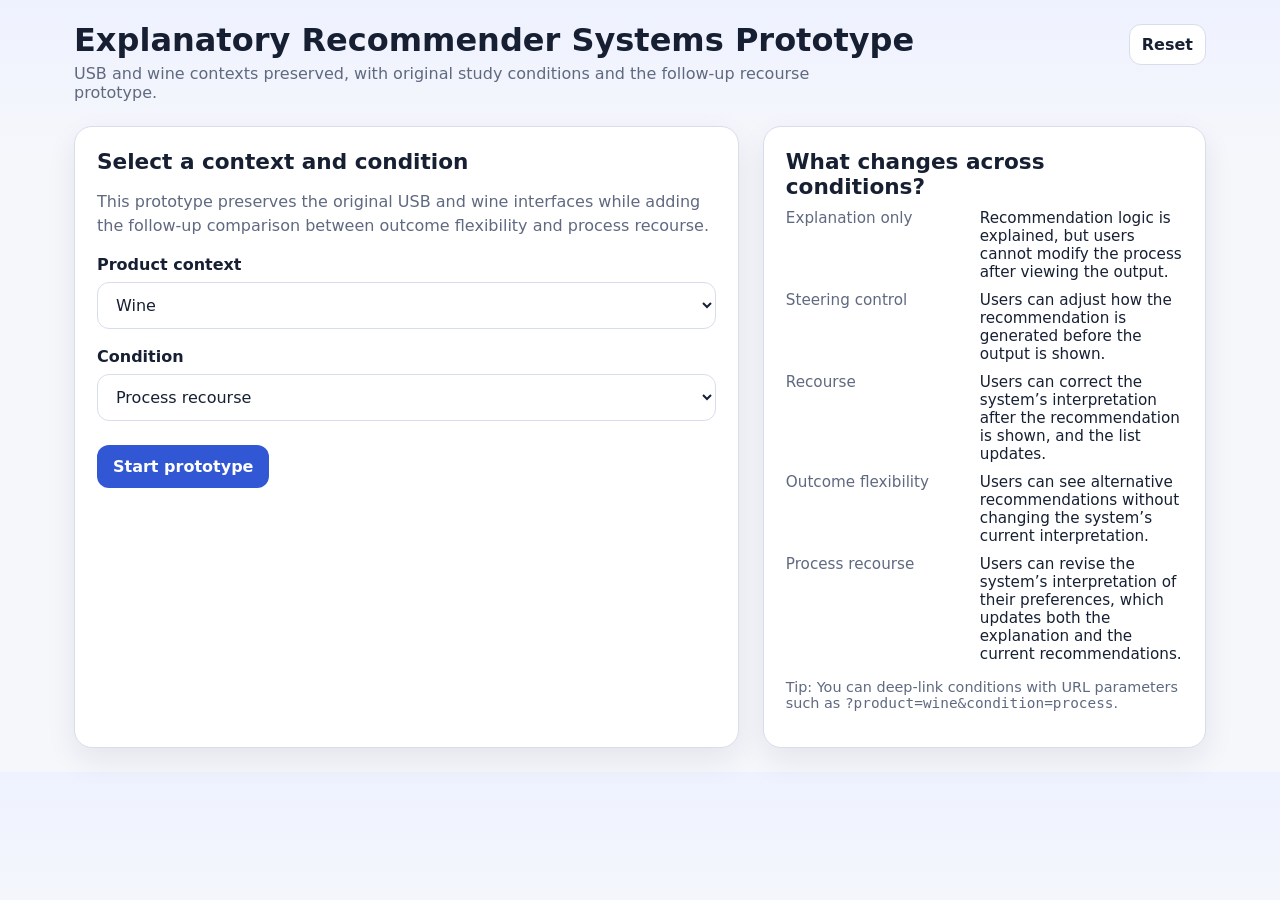
==== index.html @ c9c1de3d "Add files via upload" ====
<!doctype html>
<html lang="en">
<head>
  <meta charset="utf-8" />
  <meta name="viewport" content="width=device-width,initial-scale=1" />
  <title>Explanatory Recommender Systems Prototype</title>
  <link rel="stylesheet" href="style.css" />
</head>
<body>
  <div class="shell">
    <header class="topbar">
      <div>
        <h1>Explanatory Recommender Systems Prototype</h1>
        <p class="sub">USB and wine contexts preserved, with original study conditions and the follow-up recourse prototype.</p>
      </div>
      <button id="resetBtn" class="secondary small">Reset</button>
    </header>

    <main id="app"></main>
  </div>

  <div id="modalBackdrop" class="modal-backdrop hidden" aria-hidden="true">
    <div class="modal" role="dialog" aria-modal="true" aria-labelledby="modalTitle">
      <div class="modal-header">
        <h2 id="modalTitle">Review preference interpretation</h2>
        <button id="closeModalBtn" class="icon-btn" aria-label="Close">×</button>
      </div>
      <div id="modalBody" class="modal-body"></div>
      <div class="modal-actions">
        <button id="cancelModalBtn" class="secondary">Cancel</button>
        <button id="saveModalBtn">Save changes</button>
      </div>
    </div>
  </div>

  <script src="app.js"></script>
</body>
</html>
---- style.css ----
:root {
  --bg: #f6f7fb;
  --panel: #ffffff;
  --text: #172033;
  --muted: #5f6980;
  --border: #d8ddeb;
  --accent: #3157d5;
  --accent-dark: #2546ae;
  --success: #0e7c5b;
  --warn: #926400;
  --shadow: 0 12px 30px rgba(16, 30, 68, 0.08);
  --radius: 18px;
}
* { box-sizing: border-box; }
body {
  margin: 0;
  font-family: Inter, ui-sans-serif, system-ui, -apple-system, BlinkMacSystemFont, "Segoe UI", sans-serif;
  color: var(--text);
  background: linear-gradient(180deg, #eef2ff 0%, var(--bg) 160px);
}
.shell {
  max-width: 1180px;
  margin: 0 auto;
  padding: 24px;
}
.topbar {
  display: flex;
  justify-content: space-between;
  align-items: flex-start;
  gap: 16px;
  margin-bottom: 24px;
}
.topbar h1 {
  margin: 0 0 6px;
  font-size: 2rem;
  line-height: 1.05;
}
.sub {
  margin: 0;
  color: var(--muted);
  max-width: 760px;
}
.panel {
  background: var(--panel);
  border: 1px solid var(--border);
  border-radius: var(--radius);
  box-shadow: var(--shadow);
}
.setup-grid,
.preference-grid,
.recommendation-grid,
.summary-grid {
  display: grid;
  gap: 24px;
}
.setup-grid,
.recommendation-grid,
.summary-grid {
  grid-template-columns: 1.2fr .8fr;
}
.preference-grid {
  grid-template-columns: repeat(2, minmax(0, 1fr));
}
.card {
  padding: 22px;
}
.section-title {
  margin: 0 0 8px;
  font-size: 1.35rem;
}
.section-text,
.note,
.small-text {
  color: var(--muted);
  line-height: 1.55;
}
.small-text { font-size: 0.92rem; }
.label {
  display: block;
  margin-bottom: 8px;
  font-weight: 700;
}
.select, .text-input {
  width: 100%;
  padding: 12px 14px;
  border: 1px solid var(--border);
  border-radius: 12px;
  background: white;
  color: var(--text);
  font: inherit;
}
.control-group { margin-bottom: 18px; }
.control-group:last-child { margin-bottom: 0; }
.radio-list {
  display: flex;
  flex-wrap: wrap;
  gap: 10px;
}
.pill {
  display: inline-flex;
  align-items: center;
  gap: 8px;
  padding: 10px 14px;
  border: 1px solid var(--border);
  border-radius: 999px;
  cursor: pointer;
  background: #fff;
  transition: .18s ease;
}
.pill:hover { border-color: var(--accent); }
.pill input { margin: 0; }
.pill.selected,
.pill:has(input:checked) {
  background: #eef3ff;
  border-color: var(--accent);
  color: var(--accent-dark);
}
.btn-row {
  display: flex;
  gap: 12px;
  flex-wrap: wrap;
  margin-top: 24px;
}
button {
  appearance: none;
  border: 0;
  border-radius: 12px;
  padding: 12px 16px;
  font: inherit;
  font-weight: 700;
  color: white;
  background: var(--accent);
  cursor: pointer;
  transition: .18s ease;
}
button:hover { background: var(--accent-dark); }
button.secondary {
  background: white;
  color: var(--text);
  border: 1px solid var(--border);
}
button.secondary:hover { border-color: var(--accent); color: var(--accent-dark); }
button.ghost {
  background: transparent;
  color: var(--accent-dark);
  border: 1px dashed var(--accent);
}
button.small { padding: 10px 12px; }
.recommendation-list {
  display: grid;
  gap: 14px;
}
.product-card {
  border: 1px solid var(--border);
  border-radius: 16px;
  padding: 16px;
  background: white;
  display: grid;
  gap: 8px;
}
.product-top {
  display: flex;
  justify-content: space-between;
  align-items: flex-start;
  gap: 12px;
}
.product-rank {
  display: inline-flex;
  align-items: center;
  justify-content: center;
  width: 34px;
  height: 34px;
  border-radius: 999px;
  background: #eef3ff;
  color: var(--accent-dark);
  font-weight: 800;
  flex-shrink: 0;
}
.product-title { margin: 0; font-size: 1.05rem; }
.badge {
  display: inline-block;
  padding: 4px 8px;
  border-radius: 999px;
  font-size: 0.78rem;
  font-weight: 700;
  background: #eefaf6;
  color: var(--success);
}
.badge.warn { background: #fff7df; color: var(--warn); }
.meta {
  display: flex;
  flex-wrap: wrap;
  gap: 8px;
  color: var(--muted);
  font-size: 0.92rem;
}
.summary-box {
  border: 1px solid var(--border);
  border-radius: 16px;
  padding: 18px;
  background: linear-gradient(180deg, #fafcff 0%, white 100%);
}
.summary-box h3 { margin: 0 0 8px; }
.summary-line {
  margin: 10px 0 0;
  padding: 12px 14px;
  border-radius: 12px;
  background: #f5f7ff;
  border: 1px solid #dfe6ff;
}
.slider-box {
  margin-top: 16px;
  padding: 16px;
  border: 1px solid var(--border);
  border-radius: 16px;
}
.slider-labels {
  display: flex;
  justify-content: space-between;
  color: var(--muted);
  font-size: 0.88rem;
}
input[type="range"] { width: 100%; margin: 14px 0 10px; }
.alert {
  margin-top: 14px;
  padding: 12px 14px;
  border-radius: 12px;
  background: #effaf6;
  color: var(--success);
  border: 1px solid #caebdf;
}
.alert.warn {
  background: #fff8e8;
  color: #7c5b00;
  border-color: #eddba5;
}
.hidden { display: none !important; }
.icon-btn {
  width: 38px;
  height: 38px;
  padding: 0;
  border-radius: 999px;
  border: 1px solid var(--border);
  background: white;
  color: var(--text);
  font-size: 1.4rem;
  line-height: 1;
}
.modal-backdrop {
  position: fixed;
  inset: 0;
  background: rgba(12, 18, 38, 0.42);
  display: grid;
  place-items: center;
  padding: 24px;
  z-index: 1000;
}
.modal {
  width: min(680px, 100%);
  background: white;
  border-radius: 20px;
  box-shadow: var(--shadow);
  border: 1px solid var(--border);
  overflow: hidden;
}
.modal-header,
.modal-actions {
  display: flex;
  justify-content: space-between;
  align-items: center;
  padding: 16px 20px;
  border-bottom: 1px solid var(--border);
}
.modal-actions {
  border-bottom: 0;
  border-top: 1px solid var(--border);
  gap: 10px;
  justify-content: flex-end;
}
.modal-body { padding: 20px; }
.footer-note {
  margin-top: 16px;
  color: var(--muted);
  font-size: 0.9rem;
}
.kv {
  display: grid;
  grid-template-columns: 180px 1fr;
  gap: 10px 14px;
  margin-top: 10px;
  font-size: 0.95rem;
}
.kv dt { color: var(--muted); }
.kv dd { margin: 0; }
pre.log {
  white-space: pre-wrap;
  word-break: break-word;
  padding: 16px;
  border-radius: 14px;
  background: #111827;
  color: #e5edff;
  font-size: 0.85rem;
  max-height: 320px;
  overflow: auto;
}
@media (max-width: 900px) {
  .setup-grid,
  .recommendation-grid,
  .summary-grid,
  .preference-grid {
    grid-template-columns: 1fr;
  }
}
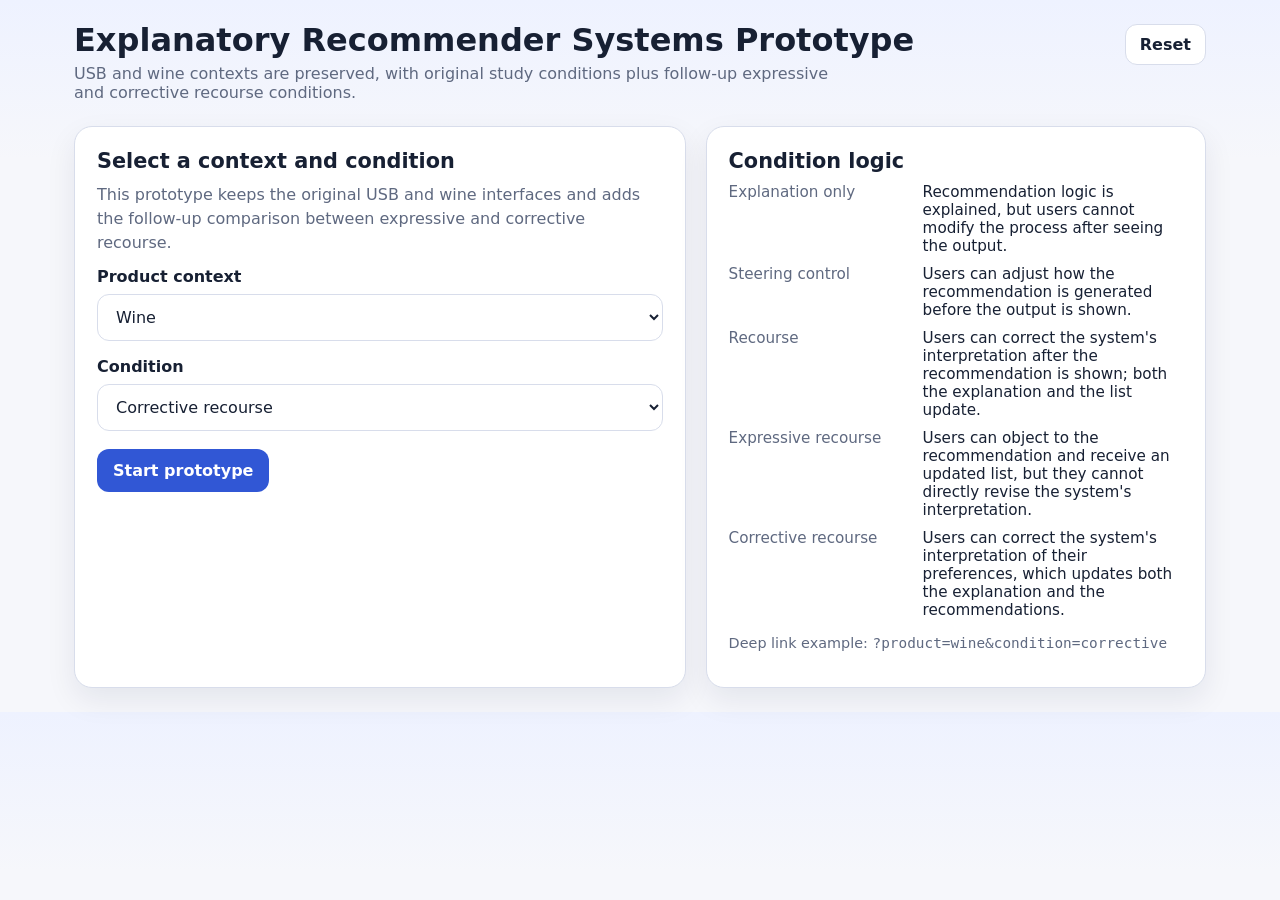
==== commit 4f8dc205: "Add files via upload" ====
--- a/index.html
+++ b/index.html
@@ -11,7 +11,7 @@
     <header class="topbar">
       <div>
         <h1>Explanatory Recommender Systems Prototype</h1>
-        <p class="sub">USB and wine contexts preserved, with original study conditions and the follow-up recourse prototype.</p>
+        <p class="sub">USB and wine contexts are preserved, with original study conditions plus follow-up expressive and corrective recourse conditions.</p>
       </div>
       <button id="resetBtn" class="secondary small">Reset</button>
     </header>
@@ -22,7 +22,7 @@
   <div id="modalBackdrop" class="modal-backdrop hidden" aria-hidden="true">
     <div class="modal" role="dialog" aria-modal="true" aria-labelledby="modalTitle">
       <div class="modal-header">
-        <h2 id="modalTitle">Review preference interpretation</h2>
+        <h2 id="modalTitle">Review or correct preference interpretation</h2>
         <button id="closeModalBtn" class="icon-btn" aria-label="Close">×</button>
       </div>
       <div id="modalBody" class="modal-body"></div>
--- a/style.css
+++ b/style.css
@@ -1,3 +1,4 @@
+
 :root {
   --bg: #f6f7fb;
   --panel: #ffffff;
@@ -8,6 +9,7 @@
   --accent-dark: #2546ae;
   --success: #0e7c5b;
   --warn: #926400;
+  --danger: #ad2f45;
   --shadow: 0 12px 30px rgba(16, 30, 68, 0.08);
   --radius: 18px;
 }
@@ -18,271 +20,136 @@
   color: var(--text);
   background: linear-gradient(180deg, #eef2ff 0%, var(--bg) 160px);
 }
-.shell {
-  max-width: 1180px;
-  margin: 0 auto;
-  padding: 24px;
-}
-.topbar {
-  display: flex;
-  justify-content: space-between;
-  align-items: flex-start;
-  gap: 16px;
-  margin-bottom: 24px;
-}
-.topbar h1 {
-  margin: 0 0 6px;
-  font-size: 2rem;
-  line-height: 1.05;
-}
-.sub {
-  margin: 0;
-  color: var(--muted);
-  max-width: 760px;
-}
+.shell { max-width: 1180px; margin: 0 auto; padding: 24px; }
+.topbar { display: flex; justify-content: space-between; align-items: flex-start; gap: 16px; margin-bottom: 24px; }
+.topbar h1 { margin: 0 0 6px; font-size: 2rem; line-height: 1.05; }
+.sub { margin: 0; color: var(--muted); max-width: 760px; }
 .panel {
   background: var(--panel);
   border: 1px solid var(--border);
   border-radius: var(--radius);
   box-shadow: var(--shadow);
 }
-.setup-grid,
-.preference-grid,
-.recommendation-grid,
-.summary-grid {
-  display: grid;
-  gap: 24px;
-}
+.card { padding: 22px; }
 .setup-grid,
 .recommendation-grid,
-.summary-grid {
-  grid-template-columns: 1.2fr .8fr;
-}
-.preference-grid {
-  grid-template-columns: repeat(2, minmax(0, 1fr));
-}
-.card {
-  padding: 22px;
-}
-.section-title {
-  margin: 0 0 8px;
-  font-size: 1.35rem;
-}
-.section-text,
-.note,
-.small-text {
-  color: var(--muted);
-  line-height: 1.55;
-}
-.small-text { font-size: 0.92rem; }
-.label {
-  display: block;
-  margin-bottom: 8px;
-  font-weight: 700;
-}
-.select, .text-input {
+.summary-grid { display: grid; gap: 20px; grid-template-columns: 1.1fr .9fr; }
+.preference-grid { display: grid; gap: 18px; grid-template-columns: repeat(2, minmax(0,1fr)); margin-top: 16px; }
+.section-title { margin: 0 0 10px; font-size: 1.3rem; }
+.section-text { margin: 0 0 12px; color: var(--muted); line-height: 1.5; }
+.label { display: block; font-weight: 600; margin-bottom: 8px; }
+.control-group { margin-bottom: 16px; }
+.select,
+input[type="range"] {
   width: 100%;
+}
+.select {
+  border: 1px solid var(--border);
+  border-radius: 12px;
   padding: 12px 14px;
-  border: 1px solid var(--border);
-  border-radius: 12px;
-  background: white;
+  background: white;
+  font: inherit;
   color: var(--text);
-  font: inherit;
-}
-.control-group { margin-bottom: 18px; }
-.control-group:last-child { margin-bottom: 0; }
-.radio-list {
-  display: flex;
-  flex-wrap: wrap;
-  gap: 10px;
-}
+}
+.radio-list, .checkbox-list { display: flex; flex-wrap: wrap; gap: 10px; }
 .pill {
   display: inline-flex;
   align-items: center;
   gap: 8px;
-  padding: 10px 14px;
+  padding: 10px 12px;
   border: 1px solid var(--border);
   border-radius: 999px;
+  background: #fafbff;
   cursor: pointer;
-  background: #fff;
-  transition: .18s ease;
-}
-.pill:hover { border-color: var(--accent); }
-.pill input { margin: 0; }
-.pill.selected,
-.pill:has(input:checked) {
-  background: #eef3ff;
-  border-color: var(--accent);
-  color: var(--accent-dark);
-}
-.btn-row {
-  display: flex;
-  gap: 12px;
-  flex-wrap: wrap;
-  margin-top: 24px;
-}
+}
+.pill input { accent-color: var(--accent); }
 button {
-  appearance: none;
   border: 0;
   border-radius: 12px;
   padding: 12px 16px;
   font: inherit;
   font-weight: 700;
+  cursor: pointer;
   color: white;
   background: var(--accent);
-  cursor: pointer;
-  transition: .18s ease;
 }
 button:hover { background: var(--accent-dark); }
-button.secondary {
-  background: white;
-  color: var(--text);
-  border: 1px solid var(--border);
-}
-button.secondary:hover { border-color: var(--accent); color: var(--accent-dark); }
-button.ghost {
-  background: transparent;
-  color: var(--accent-dark);
-  border: 1px dashed var(--accent);
-}
-button.small { padding: 10px 12px; }
-.recommendation-list {
-  display: grid;
-  gap: 14px;
-}
+button.secondary { background: white; color: var(--text); border: 1px solid var(--border); }
+button.small { padding: 10px 14px; }
+button.ghost { background: #f3f6ff; color: var(--accent); }
+.btn-row { display: flex; gap: 10px; flex-wrap: wrap; margin-top: 18px; }
+.slider-box {
+  padding: 16px;
+  border-radius: 16px;
+  border: 1px dashed var(--border);
+  background: #fafbff;
+}
+.slider-labels { display: flex; justify-content: space-between; color: var(--muted); font-size: 0.9rem; margin: 8px 0; }
+.small-text { color: var(--muted); font-size: 0.92rem; }
+.badge {
+  display: inline-block;
+  background: #ebf2ff;
+  color: var(--accent);
+  border-radius: 999px;
+  padding: 6px 10px;
+  font-size: 0.78rem;
+  font-weight: 700;
+  letter-spacing: 0.01em;
+}
+.badge.warn { background: #fff8e6; color: var(--warn); }
+.badge.pick { background: #f1ecff; color: #5a33b3; }
+.recommendation-list { display: grid; gap: 14px; }
 .product-card {
   border: 1px solid var(--border);
   border-radius: 16px;
   padding: 16px;
   background: white;
+}
+.product-top { display: flex; justify-content: space-between; gap: 12px; align-items: flex-start; }
+.product-rank {
+  min-width: 40px;
+  height: 40px;
+  border-radius: 999px;
   display: grid;
-  gap: 8px;
-}
-.product-top {
-  display: flex;
-  justify-content: space-between;
-  align-items: flex-start;
-  gap: 12px;
-}
-.product-rank {
-  display: inline-flex;
-  align-items: center;
-  justify-content: center;
-  width: 34px;
-  height: 34px;
-  border-radius: 999px;
-  background: #eef3ff;
-  color: var(--accent-dark);
-  font-weight: 800;
-  flex-shrink: 0;
-}
-.product-title { margin: 0; font-size: 1.05rem; }
-.badge {
-  display: inline-block;
-  padding: 4px 8px;
-  border-radius: 999px;
-  font-size: 0.78rem;
+  place-items: center;
+  background: #f3f6ff;
+  color: var(--accent);
   font-weight: 700;
-  background: #eefaf6;
-  color: var(--success);
-}
-.badge.warn { background: #fff7df; color: var(--warn); }
-.meta {
-  display: flex;
-  flex-wrap: wrap;
-  gap: 8px;
-  color: var(--muted);
-  font-size: 0.92rem;
-}
+}
+.product-title { margin: 8px 0 0; font-size: 1.05rem; }
+.meta { display: flex; gap: 10px; flex-wrap: wrap; color: var(--muted); margin: 10px 0 14px; font-size: 0.95rem; }
 .summary-box {
-  border: 1px solid var(--border);
+  padding: 18px;
   border-radius: 16px;
-  padding: 18px;
-  background: linear-gradient(180deg, #fafcff 0%, white 100%);
-}
-.summary-box h3 { margin: 0 0 8px; }
+  background: #f9fbff;
+  border: 1px solid var(--border);
+}
 .summary-line {
-  margin: 10px 0 0;
-  padding: 12px 14px;
-  border-radius: 12px;
-  background: #f5f7ff;
-  border: 1px solid #dfe6ff;
-}
-.slider-box {
-  margin-top: 16px;
-  padding: 16px;
-  border: 1px solid var(--border);
-  border-radius: 16px;
-}
-.slider-labels {
-  display: flex;
-  justify-content: space-between;
-  color: var(--muted);
-  font-size: 0.88rem;
-}
-input[type="range"] { width: 100%; margin: 14px 0 10px; }
+  padding: 14px;
+  border-radius: 12px;
+  background: white;
+  border: 1px solid var(--border);
+  line-height: 1.45;
+}
 .alert {
   margin-top: 14px;
   padding: 12px 14px;
   border-radius: 12px;
-  background: #effaf6;
+  background: #eefaf5;
   color: var(--success);
-  border: 1px solid #caebdf;
+  border: 1px solid #b9e8d6;
 }
 .alert.warn {
-  background: #fff8e8;
-  color: #7c5b00;
-  border-color: #eddba5;
+  background: #fff9eb;
+  color: var(--warn);
+  border-color: #f0d692;
+}
+.alert.danger {
+  background: #fff1f4;
+  color: var(--danger);
+  border-color: #f2c1cb;
 }
 .hidden { display: none !important; }
-.icon-btn {
-  width: 38px;
-  height: 38px;
-  padding: 0;
-  border-radius: 999px;
-  border: 1px solid var(--border);
-  background: white;
-  color: var(--text);
-  font-size: 1.4rem;
-  line-height: 1;
-}
-.modal-backdrop {
-  position: fixed;
-  inset: 0;
-  background: rgba(12, 18, 38, 0.42);
-  display: grid;
-  place-items: center;
-  padding: 24px;
-  z-index: 1000;
-}
-.modal {
-  width: min(680px, 100%);
-  background: white;
-  border-radius: 20px;
-  box-shadow: var(--shadow);
-  border: 1px solid var(--border);
-  overflow: hidden;
-}
-.modal-header,
-.modal-actions {
-  display: flex;
-  justify-content: space-between;
-  align-items: center;
-  padding: 16px 20px;
-  border-bottom: 1px solid var(--border);
-}
-.modal-actions {
-  border-bottom: 0;
-  border-top: 1px solid var(--border);
-  gap: 10px;
-  justify-content: flex-end;
-}
-.modal-body { padding: 20px; }
-.footer-note {
-  margin-top: 16px;
-  color: var(--muted);
-  font-size: 0.9rem;
-}
 .kv {
   display: grid;
   grid-template-columns: 180px 1fr;
@@ -292,6 +159,7 @@
 }
 .kv dt { color: var(--muted); }
 .kv dd { margin: 0; }
+.footer-note { margin-top: 16px; color: var(--muted); font-size: 0.9rem; }
 pre.log {
   white-space: pre-wrap;
   word-break: break-word;
@@ -300,14 +168,47 @@
   background: #111827;
   color: #e5edff;
   font-size: 0.85rem;
-  max-height: 320px;
+  max-height: 360px;
   overflow: auto;
 }
+.modal-backdrop {
+  position: fixed;
+  inset: 0;
+  background: rgba(17, 24, 39, 0.38);
+  display: grid;
+  place-items: center;
+  padding: 24px;
+  z-index: 1000;
+}
+.modal {
+  width: min(720px, 100%);
+  background: white;
+  border-radius: 20px;
+  box-shadow: var(--shadow);
+  border: 1px solid var(--border);
+  overflow: hidden;
+}
+.modal-header, .modal-actions {
+  display: flex;
+  justify-content: space-between;
+  align-items: center;
+  padding: 16px 20px;
+}
+.modal-header { border-bottom: 1px solid var(--border); }
+.modal-actions { border-top: 1px solid var(--border); gap: 10px; justify-content: flex-end; }
+.modal-body { padding: 20px; max-height: 70vh; overflow: auto; }
+.icon-btn {
+  background: transparent;
+  color: var(--text);
+  font-size: 1.4rem;
+  line-height: 1;
+  padding: 4px 8px;
+}
+hr.soft {
+  border: 0;
+  border-top: 1px dashed var(--border);
+  margin: 16px 0;
+}
 @media (max-width: 900px) {
-  .setup-grid,
-  .recommendation-grid,
-  .summary-grid,
-  .preference-grid {
-    grid-template-columns: 1fr;
-  }
-}
+  .setup-grid, .recommendation-grid, .summary-grid, .preference-grid { grid-template-columns: 1fr; }
+}
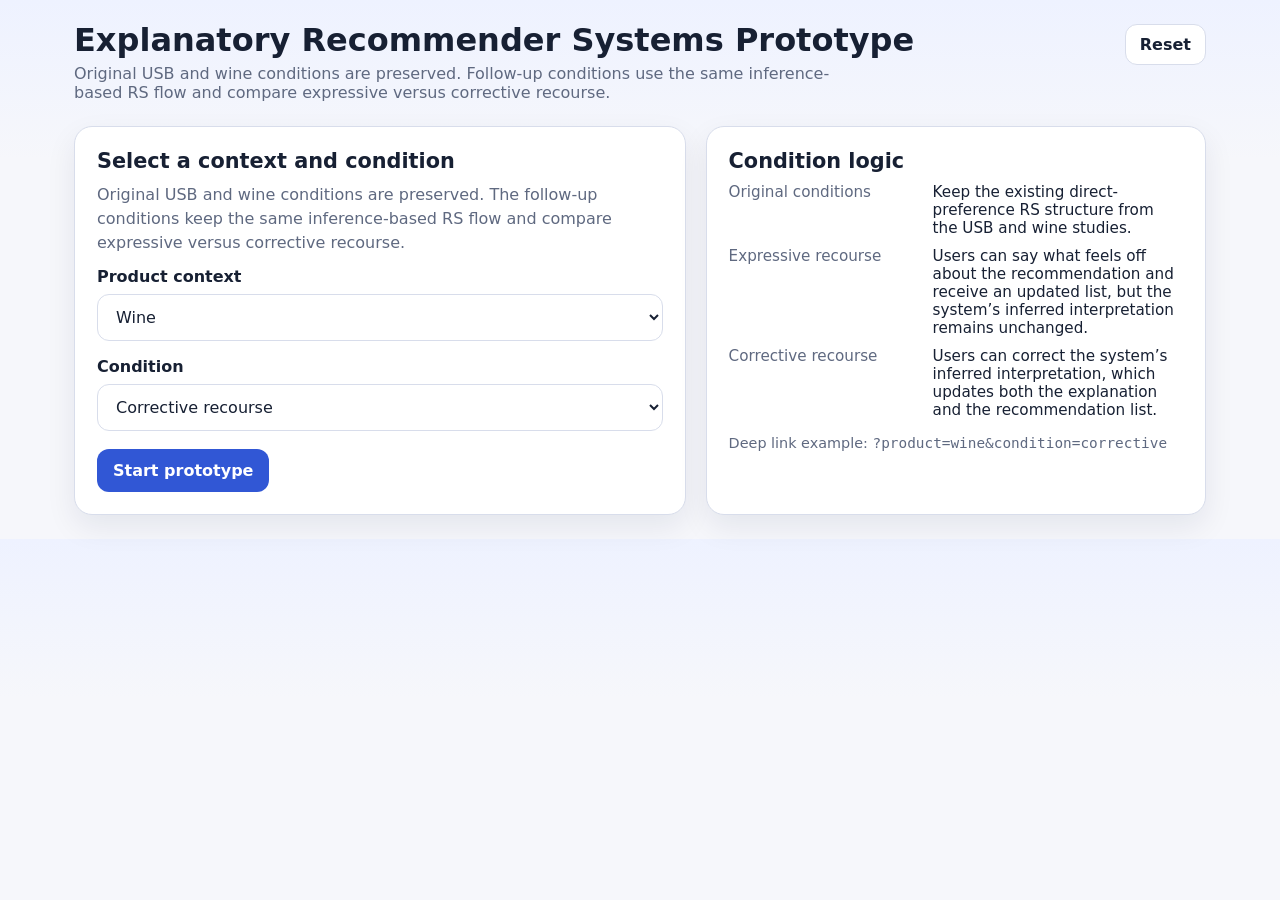
==== commit 7703b3ce: "Add files via upload" ====
--- a/index.html
+++ b/index.html
@@ -11,11 +11,10 @@
     <header class="topbar">
       <div>
         <h1>Explanatory Recommender Systems Prototype</h1>
-        <p class="sub">USB and wine contexts are preserved, with original study conditions plus follow-up expressive and corrective recourse conditions.</p>
+        <p class="sub">Original USB and wine conditions are preserved. Follow-up conditions use the same inference-based RS flow and compare expressive versus corrective recourse.</p>
       </div>
       <button id="resetBtn" class="secondary small">Reset</button>
     </header>
-
     <main id="app"></main>
   </div>
 
@@ -28,7 +27,7 @@
       <div id="modalBody" class="modal-body"></div>
       <div class="modal-actions">
         <button id="cancelModalBtn" class="secondary">Cancel</button>
-        <button id="saveModalBtn">Save changes</button>
+        <button id="saveModalBtn">Save</button>
       </div>
     </div>
   </div>
--- a/style.css
+++ b/style.css
@@ -1,4 +1,3 @@
-
 :root {
   --bg: #f6f7fb;
   --panel: #ffffff;
@@ -23,192 +22,51 @@
 .shell { max-width: 1180px; margin: 0 auto; padding: 24px; }
 .topbar { display: flex; justify-content: space-between; align-items: flex-start; gap: 16px; margin-bottom: 24px; }
 .topbar h1 { margin: 0 0 6px; font-size: 2rem; line-height: 1.05; }
-.sub { margin: 0; color: var(--muted); max-width: 760px; }
-.panel {
-  background: var(--panel);
-  border: 1px solid var(--border);
-  border-radius: var(--radius);
-  box-shadow: var(--shadow);
-}
+.sub { margin: 0; color: var(--muted); max-width: 780px; }
+.panel { background: var(--panel); border: 1px solid var(--border); border-radius: var(--radius); box-shadow: var(--shadow); }
 .card { padding: 22px; }
-.setup-grid,
-.recommendation-grid,
-.summary-grid { display: grid; gap: 20px; grid-template-columns: 1.1fr .9fr; }
+.setup-grid, .recommendation-grid, .summary-grid { display: grid; gap: 20px; grid-template-columns: 1.1fr .9fr; }
 .preference-grid { display: grid; gap: 18px; grid-template-columns: repeat(2, minmax(0,1fr)); margin-top: 16px; }
 .section-title { margin: 0 0 10px; font-size: 1.3rem; }
 .section-text { margin: 0 0 12px; color: var(--muted); line-height: 1.5; }
 .label { display: block; font-weight: 600; margin-bottom: 8px; }
 .control-group { margin-bottom: 16px; }
-.select,
-input[type="range"] {
-  width: 100%;
-}
-.select {
-  border: 1px solid var(--border);
-  border-radius: 12px;
-  padding: 12px 14px;
-  background: white;
-  font: inherit;
-  color: var(--text);
-}
+.select, input[type="range"] { width: 100%; }
+.select { border: 1px solid var(--border); border-radius: 12px; padding: 12px 14px; background: white; font: inherit; color: var(--text); }
 .radio-list, .checkbox-list { display: flex; flex-wrap: wrap; gap: 10px; }
-.pill {
-  display: inline-flex;
-  align-items: center;
-  gap: 8px;
-  padding: 10px 12px;
-  border: 1px solid var(--border);
-  border-radius: 999px;
-  background: #fafbff;
-  cursor: pointer;
-}
+.pill { display: inline-flex; align-items: center; gap: 8px; padding: 10px 12px; border: 1px solid var(--border); border-radius: 999px; background: #fafbff; cursor: pointer; }
 .pill input { accent-color: var(--accent); }
-button {
-  border: 0;
-  border-radius: 12px;
-  padding: 12px 16px;
-  font: inherit;
-  font-weight: 700;
-  cursor: pointer;
-  color: white;
-  background: var(--accent);
-}
+button { border: 0; border-radius: 12px; padding: 12px 16px; font: inherit; font-weight: 700; cursor: pointer; color: white; background: var(--accent); }
 button:hover { background: var(--accent-dark); }
 button.secondary { background: white; color: var(--text); border: 1px solid var(--border); }
 button.small { padding: 10px 14px; }
-button.ghost { background: #f3f6ff; color: var(--accent); }
 .btn-row { display: flex; gap: 10px; flex-wrap: wrap; margin-top: 18px; }
-.slider-box {
-  padding: 16px;
-  border-radius: 16px;
-  border: 1px dashed var(--border);
-  background: #fafbff;
-}
+.slider-box { padding: 16px; border-radius: 16px; border: 1px dashed var(--border); background: #fafbff; }
 .slider-labels { display: flex; justify-content: space-between; color: var(--muted); font-size: 0.9rem; margin: 8px 0; }
 .small-text { color: var(--muted); font-size: 0.92rem; }
-.badge {
-  display: inline-block;
-  background: #ebf2ff;
-  color: var(--accent);
-  border-radius: 999px;
-  padding: 6px 10px;
-  font-size: 0.78rem;
-  font-weight: 700;
-  letter-spacing: 0.01em;
-}
+.badge { display: inline-block; background: #ebf2ff; color: var(--accent); border-radius: 999px; padding: 6px 10px; font-size: 0.78rem; font-weight: 700; }
 .badge.warn { background: #fff8e6; color: var(--warn); }
 .badge.pick { background: #f1ecff; color: #5a33b3; }
-.recommendation-list { display: grid; gap: 14px; }
-.product-card {
-  border: 1px solid var(--border);
-  border-radius: 16px;
-  padding: 16px;
-  background: white;
-}
+.product-card { border: 1px solid var(--border); border-radius: 16px; padding: 16px; background: white; }
 .product-top { display: flex; justify-content: space-between; gap: 12px; align-items: flex-start; }
-.product-rank {
-  min-width: 40px;
-  height: 40px;
-  border-radius: 999px;
-  display: grid;
-  place-items: center;
-  background: #f3f6ff;
-  color: var(--accent);
-  font-weight: 700;
-}
+.product-rank { min-width: 40px; height: 40px; border-radius: 999px; display: grid; place-items: center; background: #f3f6ff; color: var(--accent); font-weight: 700; }
 .product-title { margin: 8px 0 0; font-size: 1.05rem; }
 .meta { display: flex; gap: 10px; flex-wrap: wrap; color: var(--muted); margin: 10px 0 14px; font-size: 0.95rem; }
-.summary-box {
-  padding: 18px;
-  border-radius: 16px;
-  background: #f9fbff;
-  border: 1px solid var(--border);
-}
-.summary-line {
-  padding: 14px;
-  border-radius: 12px;
-  background: white;
-  border: 1px solid var(--border);
-  line-height: 1.45;
-}
-.alert {
-  margin-top: 14px;
-  padding: 12px 14px;
-  border-radius: 12px;
-  background: #eefaf5;
-  color: var(--success);
-  border: 1px solid #b9e8d6;
-}
-.alert.warn {
-  background: #fff9eb;
-  color: var(--warn);
-  border-color: #f0d692;
-}
-.alert.danger {
-  background: #fff1f4;
-  color: var(--danger);
-  border-color: #f2c1cb;
-}
+.summary-box { padding: 18px; border-radius: 16px; background: #f9fbff; border: 1px solid var(--border); }
+.summary-line { padding: 14px; border-radius: 12px; background: white; border: 1px solid var(--border); line-height: 1.45; }
+.alert { margin-top: 14px; padding: 12px 14px; border-radius: 12px; background: #eefaf5; color: var(--success); border: 1px solid #b9e8d6; }
 .hidden { display: none !important; }
-.kv {
-  display: grid;
-  grid-template-columns: 180px 1fr;
-  gap: 10px 14px;
-  margin-top: 10px;
-  font-size: 0.95rem;
-}
+.kv { display: grid; grid-template-columns: 190px 1fr; gap: 10px 14px; margin-top: 10px; font-size: 0.95rem; }
 .kv dt { color: var(--muted); }
 .kv dd { margin: 0; }
 .footer-note { margin-top: 16px; color: var(--muted); font-size: 0.9rem; }
-pre.log {
-  white-space: pre-wrap;
-  word-break: break-word;
-  padding: 16px;
-  border-radius: 14px;
-  background: #111827;
-  color: #e5edff;
-  font-size: 0.85rem;
-  max-height: 360px;
-  overflow: auto;
-}
-.modal-backdrop {
-  position: fixed;
-  inset: 0;
-  background: rgba(17, 24, 39, 0.38);
-  display: grid;
-  place-items: center;
-  padding: 24px;
-  z-index: 1000;
-}
-.modal {
-  width: min(720px, 100%);
-  background: white;
-  border-radius: 20px;
-  box-shadow: var(--shadow);
-  border: 1px solid var(--border);
-  overflow: hidden;
-}
-.modal-header, .modal-actions {
-  display: flex;
-  justify-content: space-between;
-  align-items: center;
-  padding: 16px 20px;
-}
+pre.log { white-space: pre-wrap; word-break: break-word; padding: 16px; border-radius: 14px; background: #111827; color: #e5edff; font-size: 0.85rem; max-height: 360px; overflow: auto; }
+.modal-backdrop { position: fixed; inset: 0; background: rgba(17, 24, 39, 0.38); display: grid; place-items: center; padding: 24px; z-index: 1000; }
+.modal { width: min(720px, 100%); background: white; border-radius: 20px; box-shadow: var(--shadow); border: 1px solid var(--border); overflow: hidden; }
+.modal-header, .modal-actions { display: flex; justify-content: space-between; align-items: center; padding: 16px 20px; }
 .modal-header { border-bottom: 1px solid var(--border); }
 .modal-actions { border-top: 1px solid var(--border); gap: 10px; justify-content: flex-end; }
 .modal-body { padding: 20px; max-height: 70vh; overflow: auto; }
-.icon-btn {
-  background: transparent;
-  color: var(--text);
-  font-size: 1.4rem;
-  line-height: 1;
-  padding: 4px 8px;
-}
-hr.soft {
-  border: 0;
-  border-top: 1px dashed var(--border);
-  margin: 16px 0;
-}
-@media (max-width: 900px) {
-  .setup-grid, .recommendation-grid, .summary-grid, .preference-grid { grid-template-columns: 1fr; }
-}
+.icon-btn { background: transparent; color: var(--text); font-size: 1.4rem; line-height: 1; padding: 4px 8px; }
+hr.soft { border: 0; border-top: 1px dashed var(--border); margin: 16px 0; }
+@media (max-width: 900px) { .setup-grid, .recommendation-grid, .summary-grid, .preference-grid { grid-template-columns: 1fr; } }
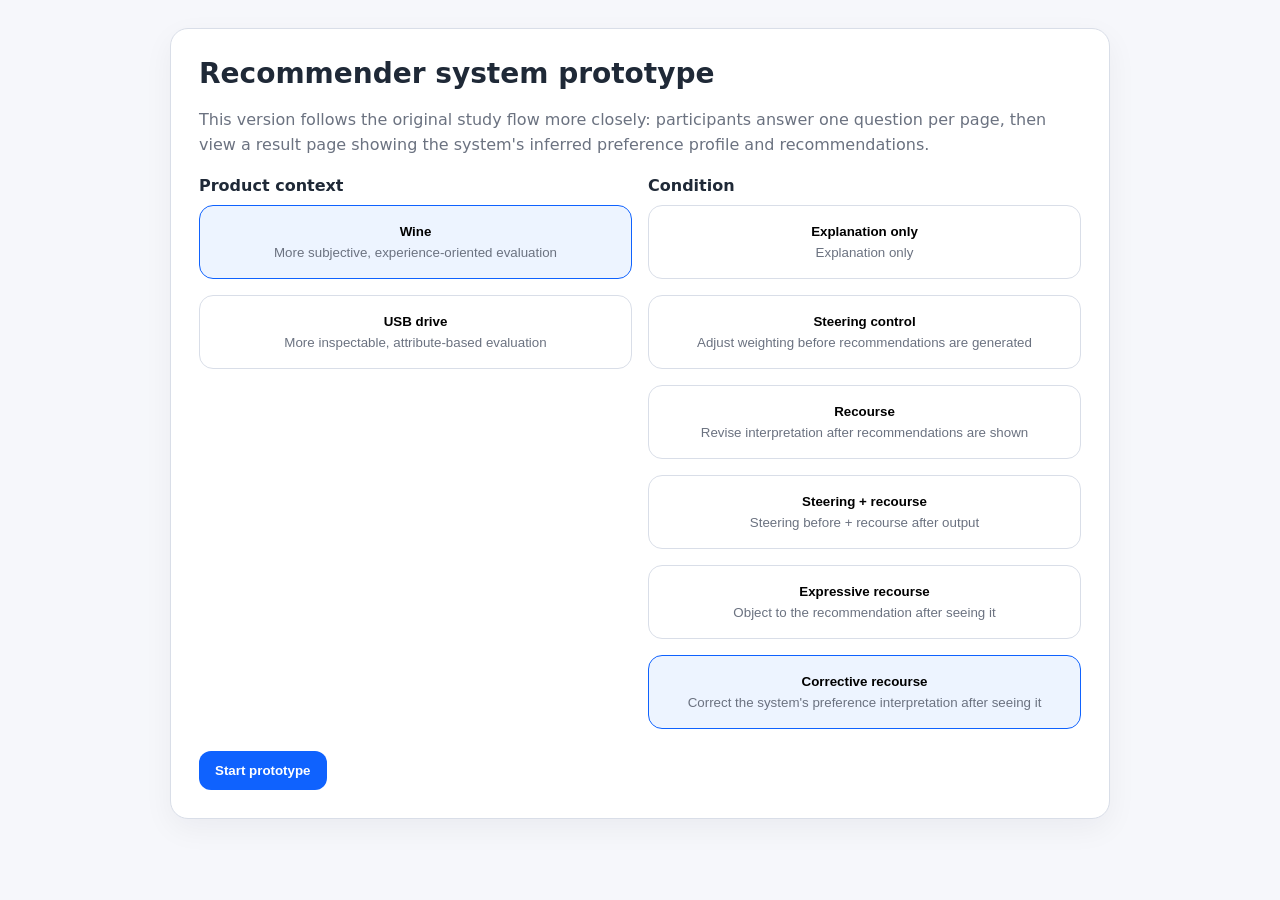
==== commit 3cb33f49: "Add files via upload" ====
--- a/index.html
+++ b/index.html
@@ -1,37 +1,13 @@
 <!doctype html>
 <html lang="en">
 <head>
-  <meta charset="utf-8" />
-  <meta name="viewport" content="width=device-width,initial-scale=1" />
-  <title>Explanatory Recommender Systems Prototype</title>
-  <link rel="stylesheet" href="style.css" />
+  <meta charset="utf-8">
+  <meta name="viewport" content="width=device-width, initial-scale=1">
+  <title>RS prototype v4</title>
+  <link rel="stylesheet" href="style.css">
 </head>
 <body>
-  <div class="shell">
-    <header class="topbar">
-      <div>
-        <h1>Explanatory Recommender Systems Prototype</h1>
-        <p class="sub">Original USB and wine conditions are preserved. Follow-up conditions use the same inference-based RS flow and compare expressive versus corrective recourse.</p>
-      </div>
-      <button id="resetBtn" class="secondary small">Reset</button>
-    </header>
-    <main id="app"></main>
-  </div>
-
-  <div id="modalBackdrop" class="modal-backdrop hidden" aria-hidden="true">
-    <div class="modal" role="dialog" aria-modal="true" aria-labelledby="modalTitle">
-      <div class="modal-header">
-        <h2 id="modalTitle">Review or correct preference interpretation</h2>
-        <button id="closeModalBtn" class="icon-btn" aria-label="Close">×</button>
-      </div>
-      <div id="modalBody" class="modal-body"></div>
-      <div class="modal-actions">
-        <button id="cancelModalBtn" class="secondary">Cancel</button>
-        <button id="saveModalBtn">Save</button>
-      </div>
-    </div>
-  </div>
-
+  <div id="app"></div>
   <script src="app.js"></script>
 </body>
-</html>
+</html>
--- a/style.css
+++ b/style.css
@@ -1,72 +1,56 @@
-:root {
-  --bg: #f6f7fb;
-  --panel: #ffffff;
-  --text: #172033;
-  --muted: #5f6980;
-  --border: #d8ddeb;
-  --accent: #3157d5;
-  --accent-dark: #2546ae;
-  --success: #0e7c5b;
-  --warn: #926400;
-  --danger: #ad2f45;
-  --shadow: 0 12px 30px rgba(16, 30, 68, 0.08);
-  --radius: 18px;
+
+:root{
+  --bg:#f6f7fb;--card:#fff;--text:#1f2937;--muted:#6b7280;--line:#d9dee8;--accent:#0f62fe;--accent2:#edf4ff;--green:#0f8f5f;
 }
-* { box-sizing: border-box; }
-body {
-  margin: 0;
-  font-family: Inter, ui-sans-serif, system-ui, -apple-system, BlinkMacSystemFont, "Segoe UI", sans-serif;
-  color: var(--text);
-  background: linear-gradient(180deg, #eef2ff 0%, var(--bg) 160px);
-}
-.shell { max-width: 1180px; margin: 0 auto; padding: 24px; }
-.topbar { display: flex; justify-content: space-between; align-items: flex-start; gap: 16px; margin-bottom: 24px; }
-.topbar h1 { margin: 0 0 6px; font-size: 2rem; line-height: 1.05; }
-.sub { margin: 0; color: var(--muted); max-width: 780px; }
-.panel { background: var(--panel); border: 1px solid var(--border); border-radius: var(--radius); box-shadow: var(--shadow); }
-.card { padding: 22px; }
-.setup-grid, .recommendation-grid, .summary-grid { display: grid; gap: 20px; grid-template-columns: 1.1fr .9fr; }
-.preference-grid { display: grid; gap: 18px; grid-template-columns: repeat(2, minmax(0,1fr)); margin-top: 16px; }
-.section-title { margin: 0 0 10px; font-size: 1.3rem; }
-.section-text { margin: 0 0 12px; color: var(--muted); line-height: 1.5; }
-.label { display: block; font-weight: 600; margin-bottom: 8px; }
-.control-group { margin-bottom: 16px; }
-.select, input[type="range"] { width: 100%; }
-.select { border: 1px solid var(--border); border-radius: 12px; padding: 12px 14px; background: white; font: inherit; color: var(--text); }
-.radio-list, .checkbox-list { display: flex; flex-wrap: wrap; gap: 10px; }
-.pill { display: inline-flex; align-items: center; gap: 8px; padding: 10px 12px; border: 1px solid var(--border); border-radius: 999px; background: #fafbff; cursor: pointer; }
-.pill input { accent-color: var(--accent); }
-button { border: 0; border-radius: 12px; padding: 12px 16px; font: inherit; font-weight: 700; cursor: pointer; color: white; background: var(--accent); }
-button:hover { background: var(--accent-dark); }
-button.secondary { background: white; color: var(--text); border: 1px solid var(--border); }
-button.small { padding: 10px 14px; }
-.btn-row { display: flex; gap: 10px; flex-wrap: wrap; margin-top: 18px; }
-.slider-box { padding: 16px; border-radius: 16px; border: 1px dashed var(--border); background: #fafbff; }
-.slider-labels { display: flex; justify-content: space-between; color: var(--muted); font-size: 0.9rem; margin: 8px 0; }
-.small-text { color: var(--muted); font-size: 0.92rem; }
-.badge { display: inline-block; background: #ebf2ff; color: var(--accent); border-radius: 999px; padding: 6px 10px; font-size: 0.78rem; font-weight: 700; }
-.badge.warn { background: #fff8e6; color: var(--warn); }
-.badge.pick { background: #f1ecff; color: #5a33b3; }
-.product-card { border: 1px solid var(--border); border-radius: 16px; padding: 16px; background: white; }
-.product-top { display: flex; justify-content: space-between; gap: 12px; align-items: flex-start; }
-.product-rank { min-width: 40px; height: 40px; border-radius: 999px; display: grid; place-items: center; background: #f3f6ff; color: var(--accent); font-weight: 700; }
-.product-title { margin: 8px 0 0; font-size: 1.05rem; }
-.meta { display: flex; gap: 10px; flex-wrap: wrap; color: var(--muted); margin: 10px 0 14px; font-size: 0.95rem; }
-.summary-box { padding: 18px; border-radius: 16px; background: #f9fbff; border: 1px solid var(--border); }
-.summary-line { padding: 14px; border-radius: 12px; background: white; border: 1px solid var(--border); line-height: 1.45; }
-.alert { margin-top: 14px; padding: 12px 14px; border-radius: 12px; background: #eefaf5; color: var(--success); border: 1px solid #b9e8d6; }
-.hidden { display: none !important; }
-.kv { display: grid; grid-template-columns: 190px 1fr; gap: 10px 14px; margin-top: 10px; font-size: 0.95rem; }
-.kv dt { color: var(--muted); }
-.kv dd { margin: 0; }
-.footer-note { margin-top: 16px; color: var(--muted); font-size: 0.9rem; }
-pre.log { white-space: pre-wrap; word-break: break-word; padding: 16px; border-radius: 14px; background: #111827; color: #e5edff; font-size: 0.85rem; max-height: 360px; overflow: auto; }
-.modal-backdrop { position: fixed; inset: 0; background: rgba(17, 24, 39, 0.38); display: grid; place-items: center; padding: 24px; z-index: 1000; }
-.modal { width: min(720px, 100%); background: white; border-radius: 20px; box-shadow: var(--shadow); border: 1px solid var(--border); overflow: hidden; }
-.modal-header, .modal-actions { display: flex; justify-content: space-between; align-items: center; padding: 16px 20px; }
-.modal-header { border-bottom: 1px solid var(--border); }
-.modal-actions { border-top: 1px solid var(--border); gap: 10px; justify-content: flex-end; }
-.modal-body { padding: 20px; max-height: 70vh; overflow: auto; }
-.icon-btn { background: transparent; color: var(--text); font-size: 1.4rem; line-height: 1; padding: 4px 8px; }
-hr.soft { border: 0; border-top: 1px dashed var(--border); margin: 16px 0; }
-@media (max-width: 900px) { .setup-grid, .recommendation-grid, .summary-grid, .preference-grid { grid-template-columns: 1fr; } }
+*{box-sizing:border-box}
+body{margin:0;font-family:Inter,system-ui,-apple-system,Segoe UI,Roboto,Helvetica,Arial,sans-serif;background:var(--bg);color:var(--text)}
+.container{max-width:980px;margin:0 auto;padding:28px 20px 48px}
+.card{background:var(--card);border:1px solid var(--line);border-radius:18px;box-shadow:0 10px 30px rgba(15,23,42,.05)}
+.hero{padding:28px}
+h1{font-size:28px;line-height:1.2;margin:0 0 10px}
+h2{font-size:22px;line-height:1.3;margin:0 0 10px}
+h3{font-size:16px;margin:0 0 10px}
+p{line-height:1.6;color:#374151}
+.muted{color:var(--muted)}
+.grid{display:grid;gap:16px}
+.grid-2{grid-template-columns:repeat(auto-fit,minmax(280px,1fr))}
+.option-card{padding:18px;border:1px solid var(--line);border-radius:14px;background:#fff;cursor:pointer;transition:.18s}
+.option-card.active{border-color:var(--accent);background:var(--accent2)}
+.option-card strong{display:block;margin-bottom:6px}
+.actions{display:flex;gap:10px;flex-wrap:wrap}
+.btn{appearance:none;border:0;border-radius:12px;padding:12px 16px;font-weight:600;cursor:pointer;background:#111827;color:#fff}
+.btn.secondary{background:#fff;color:#111827;border:1px solid var(--line)}
+.btn.ghost{background:transparent;color:#111827;border:1px solid var(--line)}
+.btn.primary{background:var(--accent)}
+.btn.green{background:var(--green)}
+.progress{display:flex;align-items:center;gap:10px;margin-bottom:10px}
+.progress .pill{font-size:12px;font-weight:700;color:var(--accent);background:var(--accent2);padding:6px 10px;border-radius:999px}
+.question-wrap{padding:28px}
+.question-title{margin:8px 0 18px;font-size:24px;line-height:1.35}
+.choices{display:grid;gap:12px}
+.choice{display:flex;align-items:flex-start;gap:12px;padding:16px;border:1px solid var(--line);border-radius:14px;background:#fff;cursor:pointer}
+.choice input{margin-top:3px}
+.choice.selected{border-color:var(--accent);background:var(--accent2)}
+.topbar{display:flex;justify-content:space-between;align-items:center;margin-bottom:16px;gap:16px;flex-wrap:wrap}
+.progressbar{height:8px;border-radius:999px;background:#e9edf5;overflow:hidden;flex:1;min-width:220px}
+.progressbar>span{display:block;height:100%;background:var(--accent);width:0}
+.small{font-size:13px;color:var(--muted)}
+.layout{display:grid;grid-template-columns:1.15fr .85fr;gap:18px}
+@media (max-width: 840px){.layout{grid-template-columns:1fr}}
+.panel{padding:22px}
+.summary{background:#f8fbff;border:1px solid #d9e8ff;border-radius:16px;padding:18px}
+.summary strong{display:block;margin-bottom:8px}
+.product-list{display:grid;gap:12px;margin-top:12px}
+.product{border:1px solid var(--line);border-radius:16px;padding:16px;background:#fff;display:grid;gap:8px}
+.product.selected{border-color:var(--accent);box-shadow:0 0 0 3px rgba(15,98,254,.08)}
+.row{display:flex;justify-content:space-between;gap:12px;align-items:center;flex-wrap:wrap}
+.tag{font-size:12px;padding:6px 10px;border-radius:999px;background:#eef2ff;color:#334155;font-weight:700}
+.note{margin-top:12px;padding:12px 14px;border-radius:12px;background:#eefaf3;border:1px solid #ccebd8;color:#0c5b3f}
+.rec-controls{display:grid;gap:12px;margin-top:16px}
+.inline-box{padding:16px;border:1px dashed #b8c2d4;border-radius:14px;background:#fafbfd}
+.field{display:grid;gap:8px}
+select, input[type="range"]{width:100%}
+.range-row{display:grid;gap:12px}
+.kv{display:flex;justify-content:space-between;font-size:13px;color:var(--muted)}
+.footer-actions{display:flex;justify-content:space-between;gap:12px;margin-top:22px;flex-wrap:wrap}
+.jsonbox{background:#0f172a;color:#e5e7eb;padding:12px;border-radius:12px;font-size:12px;white-space:pre-wrap;max-height:180px;overflow:auto}
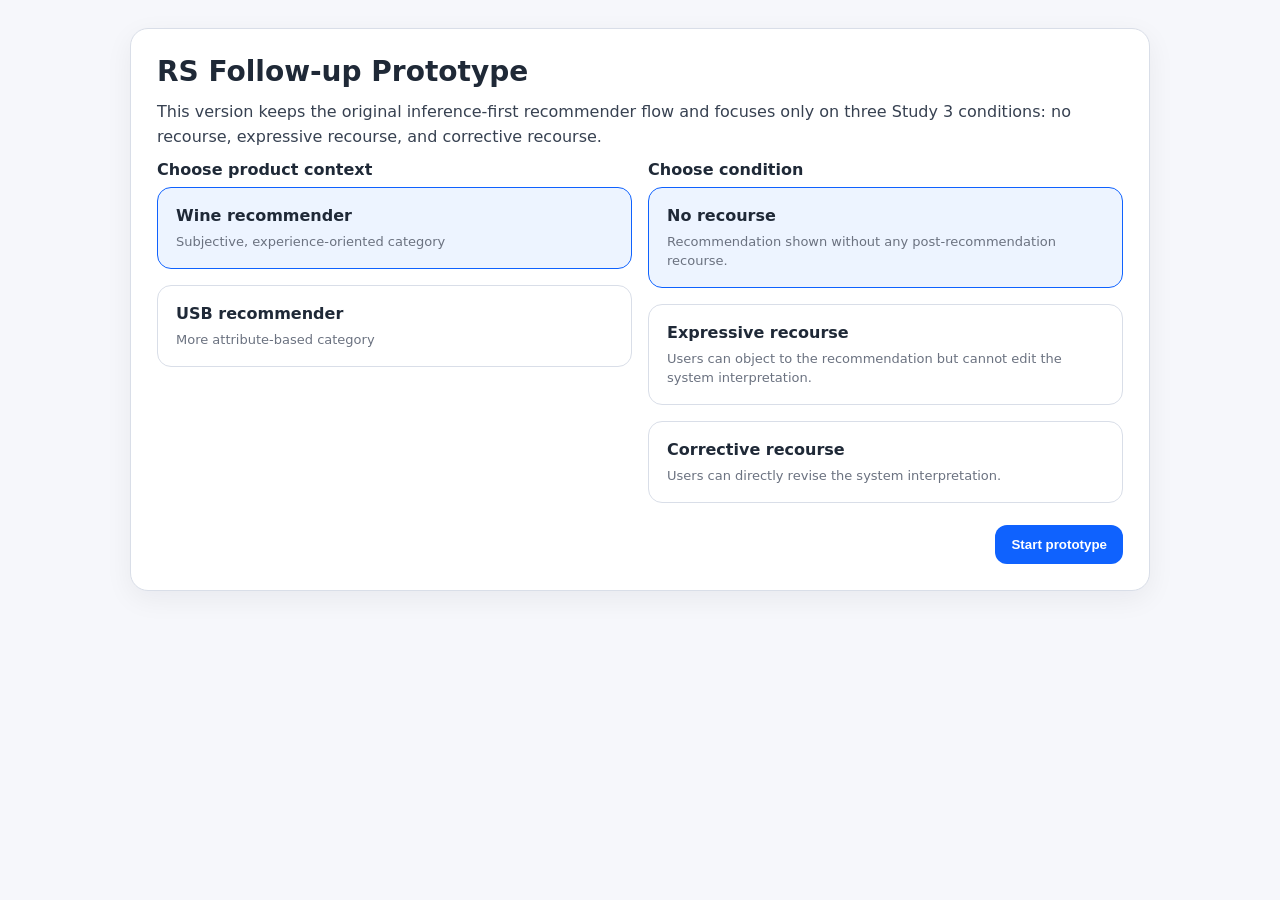
==== commit cafaf262: "Add files via upload" ====
--- a/index.html
+++ b/index.html
@@ -3,11 +3,11 @@
 <head>
   <meta charset="utf-8">
   <meta name="viewport" content="width=device-width, initial-scale=1">
-  <title>RS prototype v4</title>
+  <title>RS Follow-up Prototype v5</title>
   <link rel="stylesheet" href="style.css">
 </head>
 <body>
   <div id="app"></div>
   <script src="app.js"></script>
 </body>
-</html>+</html>
--- a/style.css
+++ b/style.css
@@ -1,56 +1,62 @@
 
 :root{
-  --bg:#f6f7fb;--card:#fff;--text:#1f2937;--muted:#6b7280;--line:#d9dee8;--accent:#0f62fe;--accent2:#edf4ff;--green:#0f8f5f;
+  --bg:#f6f7fb;--card:#fff;--text:#1f2937;--muted:#6b7280;--line:#d9dee8;--accent:#0f62fe;--accent-soft:#edf4ff;--green:#0f8f5f;--amber:#9a6700;--amber-soft:#fff8db;--gray-soft:#f8fafc;--danger:#b42318;
 }
 *{box-sizing:border-box}
 body{margin:0;font-family:Inter,system-ui,-apple-system,Segoe UI,Roboto,Helvetica,Arial,sans-serif;background:var(--bg);color:var(--text)}
-.container{max-width:980px;margin:0 auto;padding:28px 20px 48px}
-.card{background:var(--card);border:1px solid var(--line);border-radius:18px;box-shadow:0 10px 30px rgba(15,23,42,.05)}
-.hero{padding:28px}
+.container{max-width:1060px;margin:0 auto;padding:28px 20px 44px}
+.card{background:var(--card);border:1px solid var(--line);border-radius:18px;box-shadow:0 8px 28px rgba(15,23,42,.06)}
+.hero,.panel,.question-wrap{padding:26px}
 h1{font-size:28px;line-height:1.2;margin:0 0 10px}
-h2{font-size:22px;line-height:1.3;margin:0 0 10px}
-h3{font-size:16px;margin:0 0 10px}
-p{line-height:1.6;color:#374151}
+h2{font-size:22px;line-height:1.3;margin:0}
+h3{font-size:16px;margin:0 0 8px}
+p{line-height:1.6;color:#374151;margin:0 0 10px}
+.small{font-size:13px;color:var(--muted)}
 .muted{color:var(--muted)}
 .grid{display:grid;gap:16px}
 .grid-2{grid-template-columns:repeat(auto-fit,minmax(280px,1fr))}
-.option-card{padding:18px;border:1px solid var(--line);border-radius:14px;background:#fff;cursor:pointer;transition:.18s}
-.option-card.active{border-color:var(--accent);background:var(--accent2)}
-.option-card strong{display:block;margin-bottom:6px}
-.actions{display:flex;gap:10px;flex-wrap:wrap}
-.btn{appearance:none;border:0;border-radius:12px;padding:12px 16px;font-weight:600;cursor:pointer;background:#111827;color:#fff}
+.choice-card,.option-card{padding:18px;border:1px solid var(--line);border-radius:14px;background:#fff;cursor:pointer;transition:.18s}
+.choice-card.active,.option-card.active{border-color:var(--accent);background:var(--accent-soft)}
+.choice-card strong,.option-card strong{display:block;margin-bottom:6px}
+.actions,.footer-actions{display:flex;gap:10px;flex-wrap:wrap}
+.footer-actions{justify-content:space-between;margin-top:22px}
+.btn{appearance:none;border:0;border-radius:12px;padding:12px 16px;font-weight:700;cursor:pointer;background:#111827;color:#fff}
+.btn:disabled{opacity:.5;cursor:not-allowed}
 .btn.secondary{background:#fff;color:#111827;border:1px solid var(--line)}
-.btn.ghost{background:transparent;color:#111827;border:1px solid var(--line)}
 .btn.primary{background:var(--accent)}
 .btn.green{background:var(--green)}
-.progress{display:flex;align-items:center;gap:10px;margin-bottom:10px}
-.progress .pill{font-size:12px;font-weight:700;color:var(--accent);background:var(--accent2);padding:6px 10px;border-radius:999px}
-.question-wrap{padding:28px}
+.btn.ghost{background:transparent;color:#111827;border:1px solid var(--line)}
+.topbar{display:flex;justify-content:space-between;align-items:center;gap:14px;flex-wrap:wrap;margin-bottom:16px}
+.progressbar{height:8px;border-radius:999px;background:#e9edf5;overflow:hidden;flex:1;min-width:220px}
+.progressbar>span{display:block;height:100%;background:var(--accent);width:0}
 .question-title{margin:8px 0 18px;font-size:24px;line-height:1.35}
 .choices{display:grid;gap:12px}
 .choice{display:flex;align-items:flex-start;gap:12px;padding:16px;border:1px solid var(--line);border-radius:14px;background:#fff;cursor:pointer}
 .choice input{margin-top:3px}
-.choice.selected{border-color:var(--accent);background:var(--accent2)}
-.topbar{display:flex;justify-content:space-between;align-items:center;margin-bottom:16px;gap:16px;flex-wrap:wrap}
-.progressbar{height:8px;border-radius:999px;background:#e9edf5;overflow:hidden;flex:1;min-width:220px}
-.progressbar>span{display:block;height:100%;background:var(--accent);width:0}
-.small{font-size:13px;color:var(--muted)}
-.layout{display:grid;grid-template-columns:1.15fr .85fr;gap:18px}
-@media (max-width: 840px){.layout{grid-template-columns:1fr}}
-.panel{padding:22px}
-.summary{background:#f8fbff;border:1px solid #d9e8ff;border-radius:16px;padding:18px}
-.summary strong{display:block;margin-bottom:8px}
+.choice.selected{border-color:var(--accent);background:var(--accent-soft)}
+.layout{display:grid;grid-template-columns:1.1fr .9fr;gap:18px}
+@media (max-width: 880px){.layout{grid-template-columns:1fr}}
+.block{padding:18px;border-radius:16px;border:1px solid var(--line);background:#fff}
+.block.inference{background:#f8fbff;border-color:#d9e8ff}
+.block.outcome{background:#fcfcfd}
+.block.locked{background:var(--gray-soft)}
+.block.expressive{background:var(--amber-soft);border-color:#ecd9a6}
+.block.corrective{background:#eefaf3;border-color:#ccebd8}
+.badge{display:inline-flex;align-items:center;gap:6px;border-radius:999px;padding:6px 10px;font-size:12px;font-weight:800;letter-spacing:.02em}
+.badge.gray{background:#eef2f7;color:#334155}
+.badge.amber{background:#fff3bf;color:#7a4b00}
+.badge.green{background:#dff7e8;color:#0c5b3f}
+.summary-text{font-size:15px;line-height:1.6}
 .product-list{display:grid;gap:12px;margin-top:12px}
 .product{border:1px solid var(--line);border-radius:16px;padding:16px;background:#fff;display:grid;gap:8px}
 .product.selected{border-color:var(--accent);box-shadow:0 0 0 3px rgba(15,98,254,.08)}
 .row{display:flex;justify-content:space-between;gap:12px;align-items:center;flex-wrap:wrap}
 .tag{font-size:12px;padding:6px 10px;border-radius:999px;background:#eef2ff;color:#334155;font-weight:700}
 .note{margin-top:12px;padding:12px 14px;border-radius:12px;background:#eefaf3;border:1px solid #ccebd8;color:#0c5b3f}
-.rec-controls{display:grid;gap:12px;margin-top:16px}
+.note.amber{background:#fff8e6;border-color:#f4d38a;color:#875b00}
 .inline-box{padding:16px;border:1px dashed #b8c2d4;border-radius:14px;background:#fafbfd}
 .field{display:grid;gap:8px}
-select, input[type="range"]{width:100%}
-.range-row{display:grid;gap:12px}
-.kv{display:flex;justify-content:space-between;font-size:13px;color:var(--muted)}
-.footer-actions{display:flex;justify-content:space-between;gap:12px;margin-top:22px;flex-wrap:wrap}
+select{width:100%;padding:10px 12px;border:1px solid var(--line);border-radius:10px;background:#fff}
 .jsonbox{background:#0f172a;color:#e5e7eb;padding:12px;border-radius:12px;font-size:12px;white-space:pre-wrap;max-height:180px;overflow:auto}
+.spacer{height:6px}
+.callout{padding:12px 14px;border-radius:12px;background:#f8fafc;border:1px solid var(--line)}
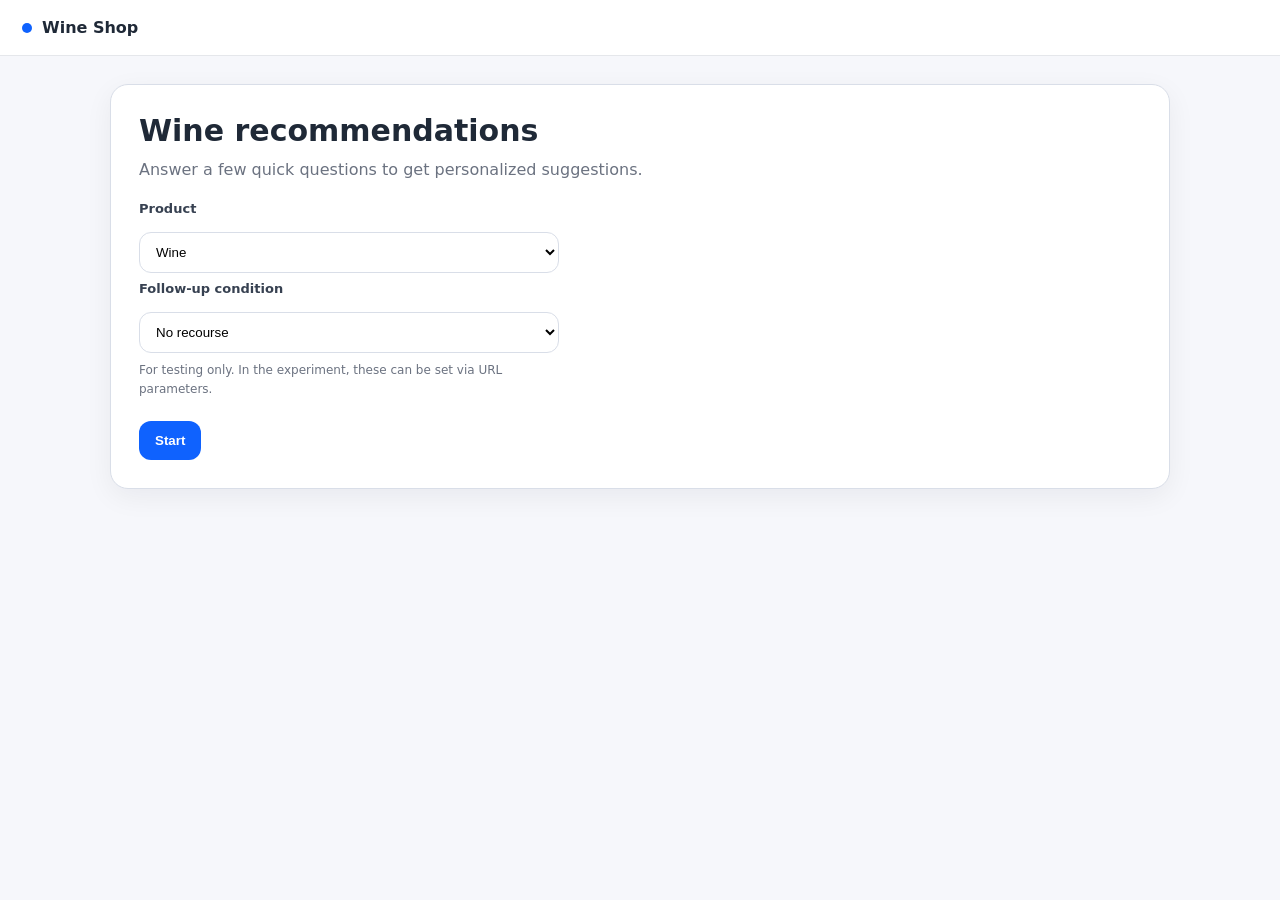
==== commit a4d3d3c5: "Add files via upload" ====
--- a/index.html
+++ b/index.html
@@ -1,13 +1,16 @@
 <!doctype html>
 <html lang="en">
 <head>
-  <meta charset="utf-8">
-  <meta name="viewport" content="width=device-width, initial-scale=1">
-  <title>RS Follow-up Prototype v5</title>
-  <link rel="stylesheet" href="style.css">
+  <meta charset="utf-8" />
+  <meta name="viewport" content="width=device-width, initial-scale=1" />
+  <title>Recommendations</title>
+  <meta http-equiv="refresh" content="0; url=app.html" />
+  <style>
+    body{font-family:system-ui,-apple-system,Segoe UI,Roboto,Helvetica,Arial,sans-serif;padding:24px;line-height:1.4}
+    a{color:#0b57d0}
+  </style>
 </head>
 <body>
-  <div id="app"></div>
-  <script src="app.js"></script>
+  <p>Redirecting to <a href="app.html">app.html</a>…</p>
 </body>
 </html>
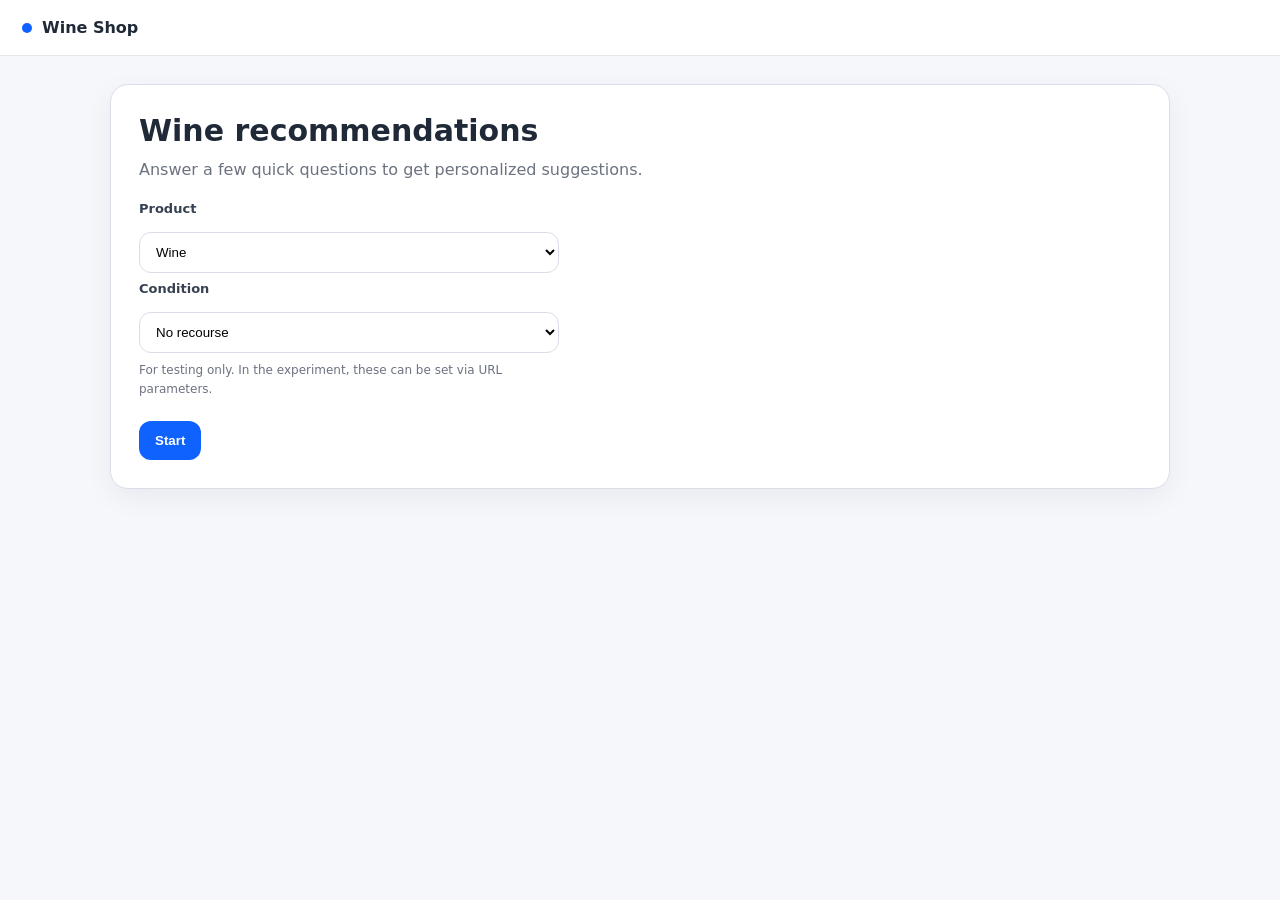
==== commit ebd5414e: "Add files via upload" ====
--- a/index.html
+++ b/index.html
@@ -1,3 +1,4 @@
+
 <!doctype html>
 <html lang="en">
 <head>
@@ -5,10 +6,7 @@
   <meta name="viewport" content="width=device-width, initial-scale=1" />
   <title>Recommendations</title>
   <meta http-equiv="refresh" content="0; url=app.html" />
-  <style>
-    body{font-family:system-ui,-apple-system,Segoe UI,Roboto,Helvetica,Arial,sans-serif;padding:24px;line-height:1.4}
-    a{color:#0b57d0}
-  </style>
+  <style>body{font-family:system-ui,-apple-system,Segoe UI,Roboto,Helvetica,Arial,sans-serif;padding:24px;line-height:1.4}a{color:#0b57d0}</style>
 </head>
 <body>
   <p>Redirecting to <a href="app.html">app.html</a>…</p>
